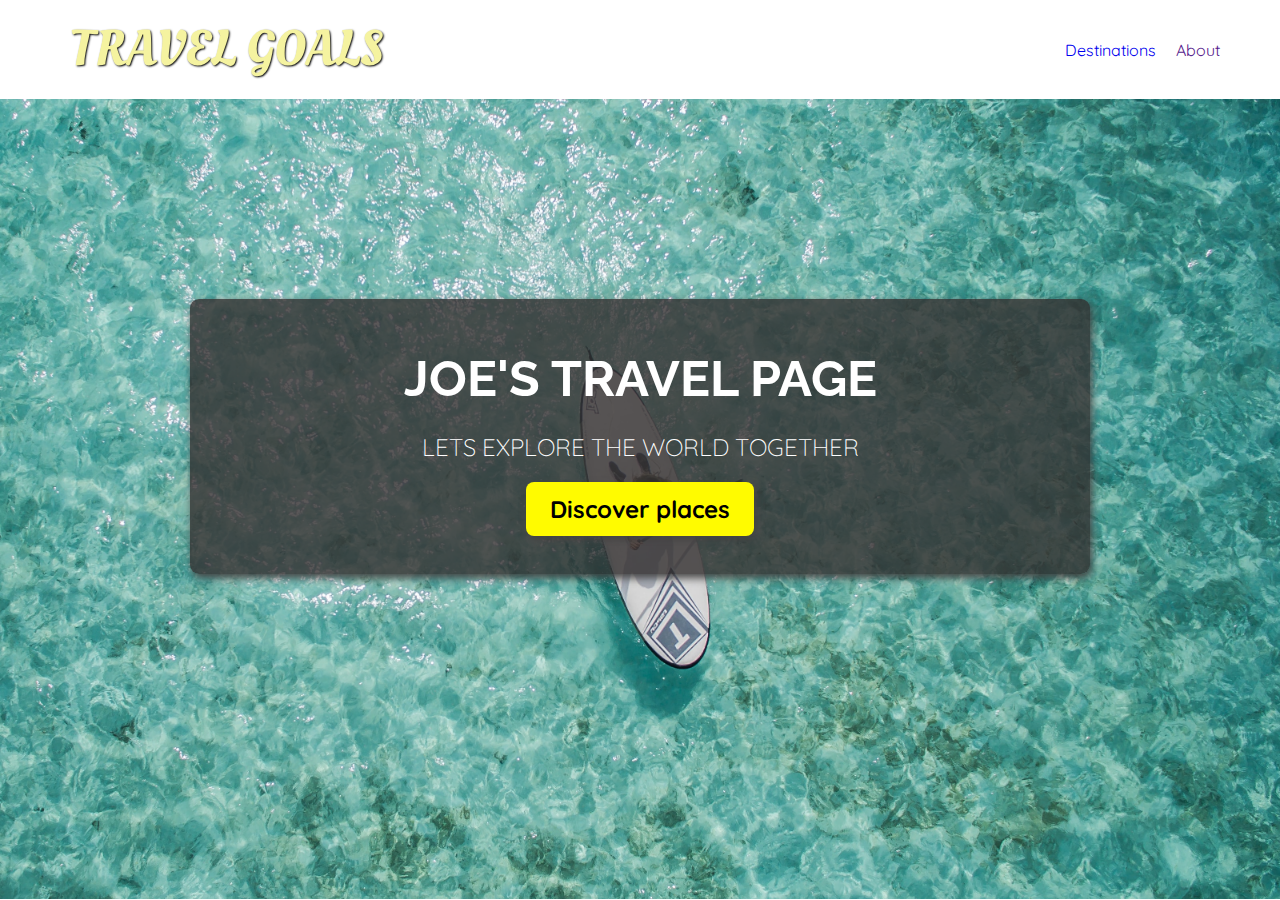
==== index.html @ 42690d81 "created index.html, places.html, shared.css, styles.css files" ====
<!DOCTYPE html>
<html lang="en">
<head>
    <meta charset="UTF-8">
    <link
    href="https://fonts.googleapis.com/css2?family=Raleway:wght@700&family=Oleo+Script:wght@700&family=Quicksand:wght@300;500;700&display=swap"
    rel="stylesheet"/>
    <link rel="stylesheet" href="shared.css">
    <link rel="stylesheet" href="styles.css">
    <title>Travel Goals</title>
</head>
<body>
    <header>
    <div id="page-logo">
        <a href="/index.html">Travel Goals</a>
    </div>
        <nav>
            <ul>
                <li><a href="/places.html">Destinations</a></li>
                <li><a href="">About</a></li>
            </ul>
        </nav>
    </header>
    <main>
        <section id="hero">
            <div id="hero-content">
                <h1>Joe's travel page</h1>
                <p>lets explore the world together</p>
                <a href="/places.html">Discover places</a>
            </div>
        </section>
        <section id="highlights"></section>
    </main>
    <footer></footer>
</body>
</html>
---- shared.css ----
body {
    font-family: "Quicksand", sans-serif;
    margin: 0;
}

header {
    display: flex;
    justify-content: space-between;
    align-items: center;
    padding: 15px 60px;
}

a {
    text-decoration: none;
}

#page-logo a {
    padding: 10px;
    font-family: "Oleo Script", sans-serif;
    color: rgb(245, 243, 160);
    font-size: 50px;
    text-decoration: none;
    text-transform: uppercase;
    text-shadow: 1px 1px 2px rgb(0, 0, 0);
}

ul {
    text-decoration: none;
    list-style: none;
    margin: 0;
    padding: 0;
}

header ul {
    display: flex;
    justify-content: space-between;
}

header li {
    margin-left: 20px;
}
---- styles.css ----
#hero {
    height: 800px;
    background-image: url(/images/places/ocean.jpg);
    background-position: center;
    background-size: cover;
}

#hero-content {
    width: 900px;
    background-color: rgba(51, 47, 47, 0.8);
    box-shadow: 2px 4px 8px rgb(68, 67, 67);
    border-radius: 9px;
    text-align: center;
    padding: 50px 0;
    margin: 0 auto;
    position: relative;
    top: 200px;
}

#hero-content h1 {
    color: white;
    text-transform: uppercase;
    font-size: 50px;
    font-family: "Raleway", sans-serif;
    margin: 0;
}

#hero-content p {
    color: white;
    text-transform: uppercase;
    font-size: 24px;
    font-weight: 300;
    margin-bottom: 32px;
}

#hero-content a {
    background-color: rgb(255, 251, 0);
    padding: 12px 24px;
    color: black;
    font-size: 24px;
    font-weight: bold;
    border-radius: 8px;
    box-shadow: 2px 4px 8px rgb(68, 67, 67);
}

#hero-content a:hover {
    background-color: rgb(255, 238, 0);
}
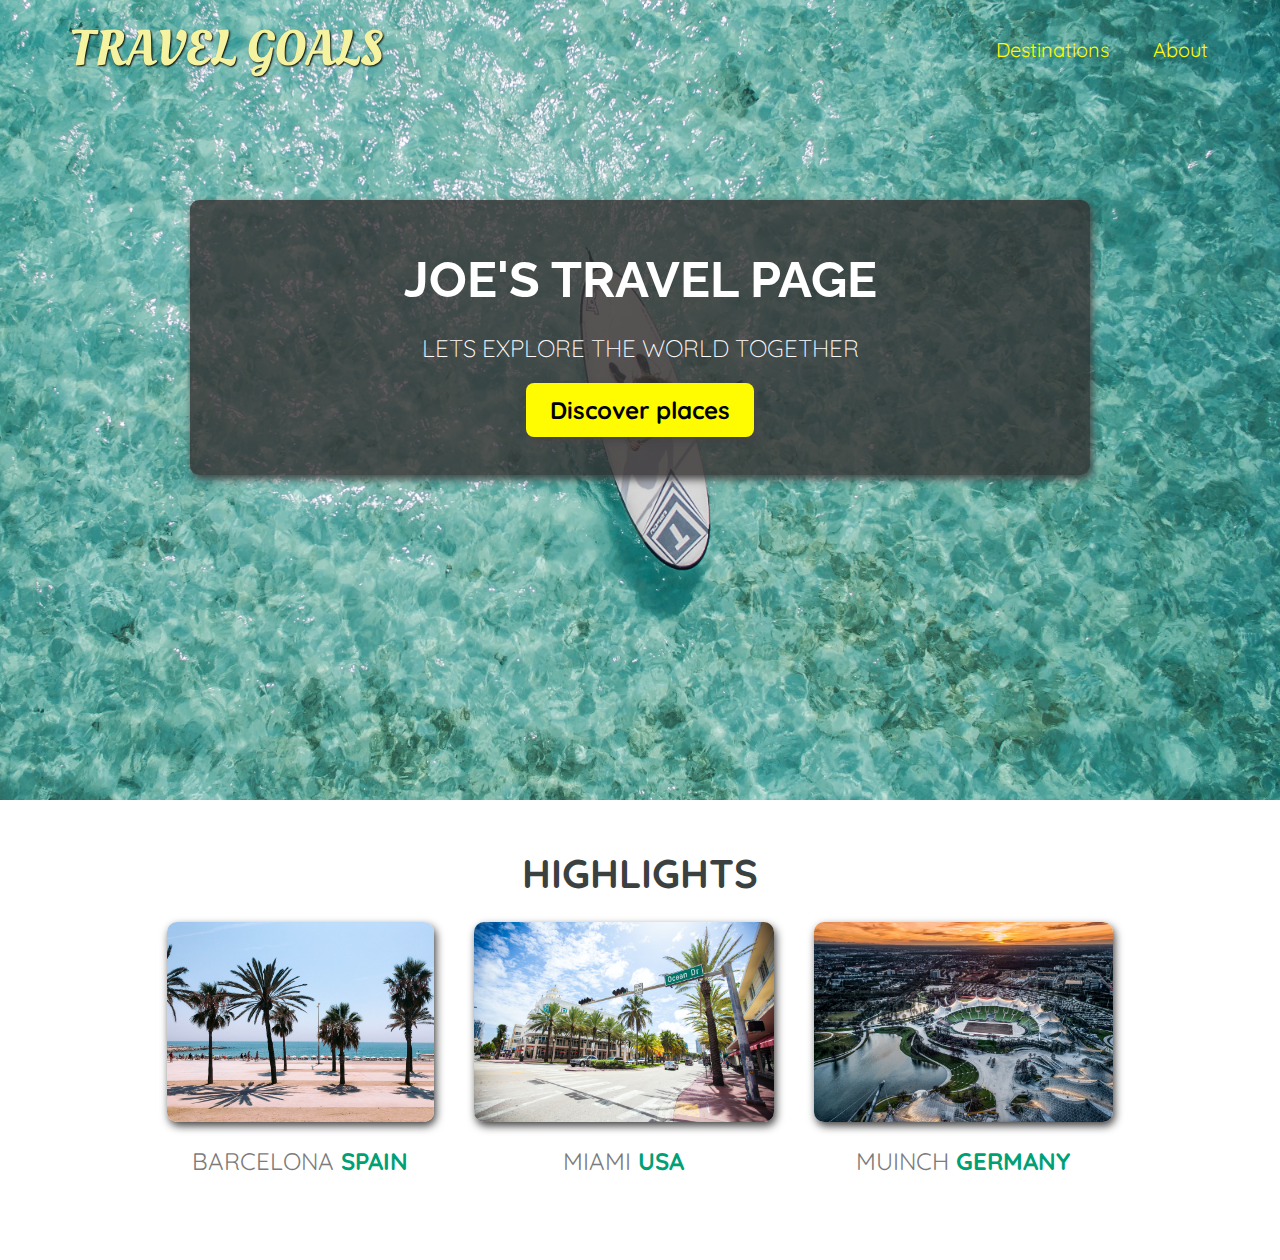
==== commit fc643a69: "modified all the filles" ====
--- a/index.html
+++ b/index.html
@@ -29,7 +29,23 @@
                 <a href="/places.html">Discover places</a>
             </div>
         </section>
-        <section id="highlights"></section>
+        <section id="highlights">
+            <h2>Highlights</h2>
+            <ul id="destinations">
+                <li class="destination">
+                    <img src="/images/places/barcelona.jpg" alt="image of barcelona">
+                    <p>BARCELONA <strong>SPAIN</strong></p>
+                </li>
+                <li class="destination">
+                    <img src="/images/places/miami.jpg" alt="image of miami">
+                    <p>MIAMI <strong>USA</strong></p>
+                </li>
+                <li class="destination">
+                    <img src="/images/places/munich.jpg" alt="image of munich">
+                    <P>MUINCH <strong>GERMANY</strong></P>
+                </li>
+            </ul>
+        </section>
     </main>
     <footer></footer>
 </body>
--- a/shared.css
+++ b/shared.css
@@ -8,10 +8,11 @@
     justify-content: space-between;
     align-items: center;
     padding: 15px 60px;
-}
-
-a {
-    text-decoration: none;
+    position: absolute;
+    top: 0;
+    left: ;
+    width: 100%;
+    box-sizing: border-box;
 }
 
 #page-logo a {
@@ -39,3 +40,18 @@
 header li {
     margin-left: 20px;
 }
+
+header a {
+    color: rgb(255, 251, 0);
+    text-decoration: none;
+    font-size: 20px;
+    padding: 12px;
+    text-shadow: 1 1 2 rgba(0, 0, 0, 0.2);
+    border-radius: 8px;
+}
+
+header ul a:hover {
+    color: rgb(77, 77, 77);
+    background-color: rgb(255, 251, 0);
+}
+
--- a/styles.css
+++ b/styles.css
@@ -41,8 +41,55 @@
     font-weight: bold;
     border-radius: 8px;
     box-shadow: 2px 4px 8px rgb(68, 67, 67);
+    text-decoration: none;
 }
 
 #hero-content a:hover {
     background-color: rgb(255, 238, 0);
-}+}
+
+#highlights {
+    padding: 24px;
+}
+
+#highlights h2 {
+    text-transform: uppercase;
+    text-align: center;
+    font-size: 40px;
+    color: rgb(59, 65, 64);
+    margin: 24px 0;
+}
+
+
+#destinations {
+    display: flex;
+    justify-content: center;
+    width: 90%;
+    margin: auto;
+    margin-bottom: 40px;
+}
+
+.destination {
+    margin: 0 20px;
+}
+
+.destination p {
+    text-align: center;
+    font-size: 24px;
+    color: rgb(124, 123, 123);
+    margin: 20px 0;
+}
+
+.destination strong {
+    color: rgb(0, 160, 117);
+}
+
+.destination img {
+    height: 200px;
+    width: 100%;
+    box-shadow: 2px 4px 8px rgb(68, 67, 67);
+    border-radius: 10px;
+    object-fit: cover;
+}
+
+
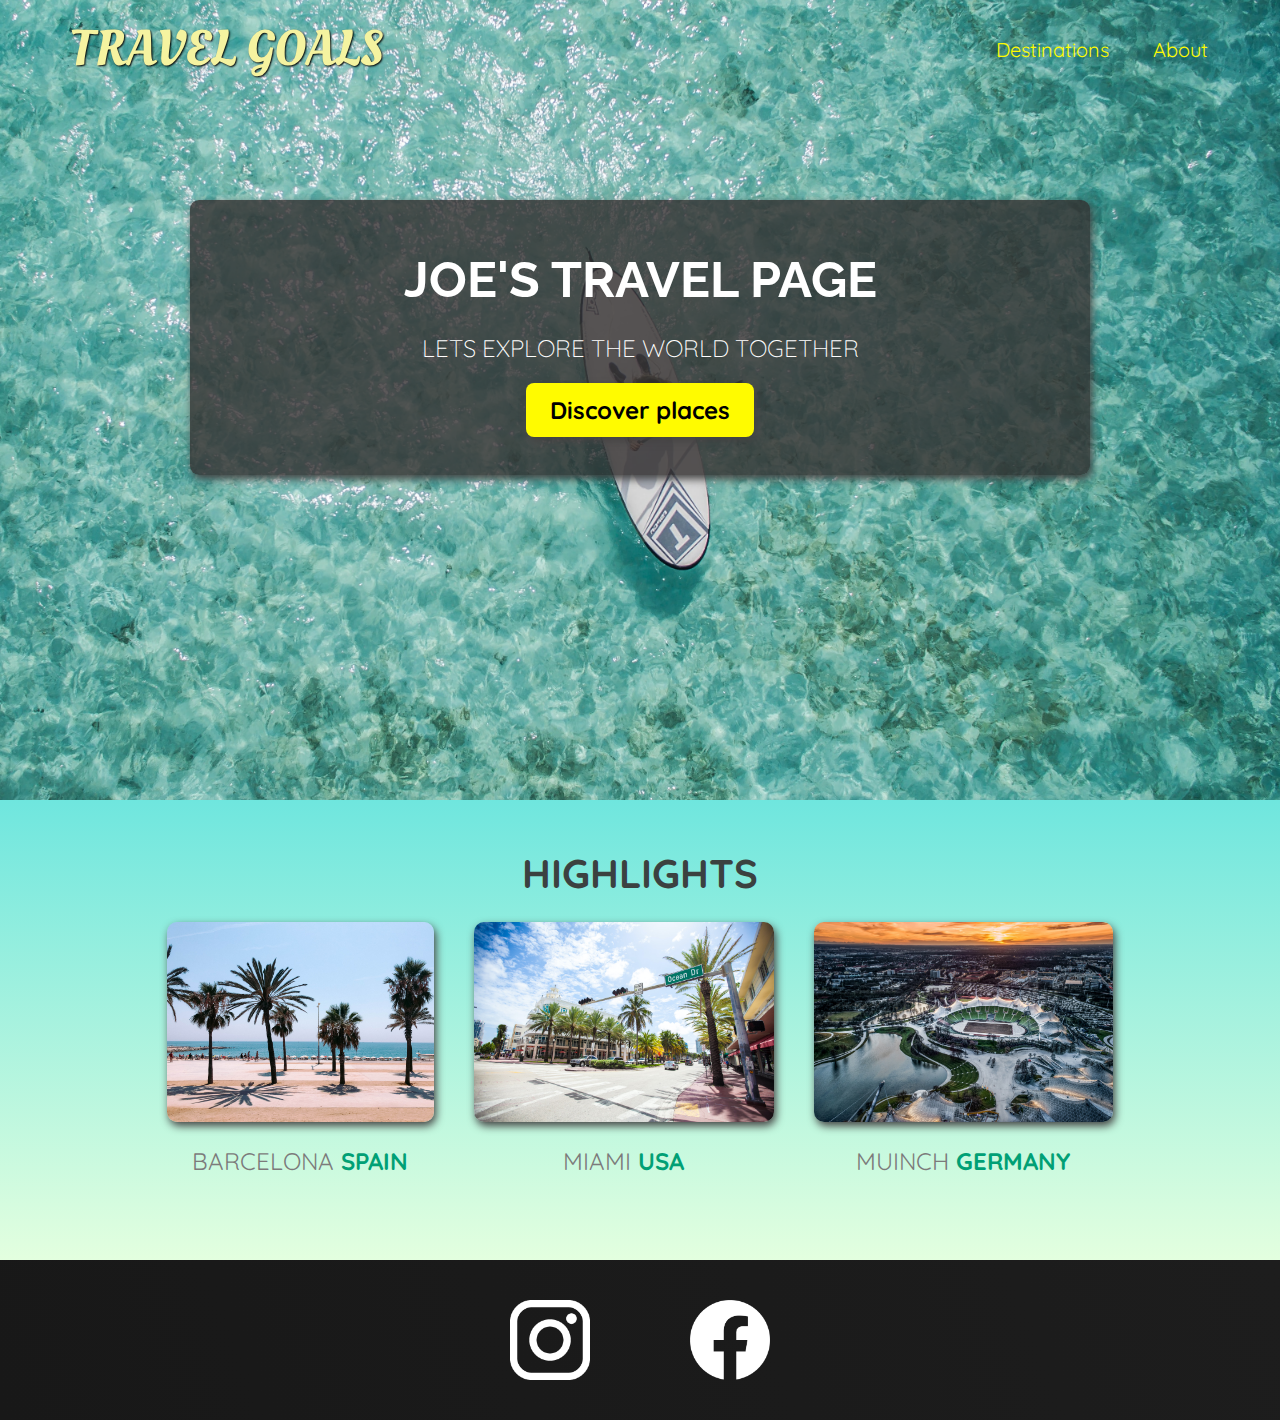
==== commit 885bb195: "completed the work of main page" ====
--- a/index.html
+++ b/index.html
@@ -47,6 +47,11 @@
             </ul>
         </section>
     </main>
-    <footer></footer>
+    <footer>
+        <ul>
+            <li><a href="https://www.instagram.com/"><img src="/images/icons/insta.png" alt="icon of instagram"></a></li>
+            <li><a href="https://www.facebook.com/"><img src="/images/icons/facebook.png" alt="icon of facebook"></a></li>
+        </ul>
+    </footer>
 </body>
 </html>--- a/shared.css
+++ b/shared.css
@@ -10,7 +10,7 @@
     padding: 15px 60px;
     position: absolute;
     top: 0;
-    left: ;
+    left: 0;
     width: 100%;
     box-sizing: border-box;
 }
@@ -55,3 +55,23 @@
     background-color: rgb(255, 251, 0);
 }
 
+footer {
+    background: linear-gradient(70deg, rgb(24, 24, 24), rgb(29,29,29));
+}
+
+footer ul {
+    display: flex;
+    justify-content: center;
+    padding: 40px;
+}
+
+footer li {
+    width: 80px;
+    height: 80px;
+    margin: 0 50px;
+}
+
+footer img {
+    width: 100%;
+    height: 100%;
+}--- a/styles.css
+++ b/styles.css
@@ -50,6 +50,7 @@
 
 #highlights {
     padding: 24px;
+    background: linear-gradient(0deg, rgb(227, 255, 223), rgb(111, 230, 222));
 }
 
 #highlights h2 {
